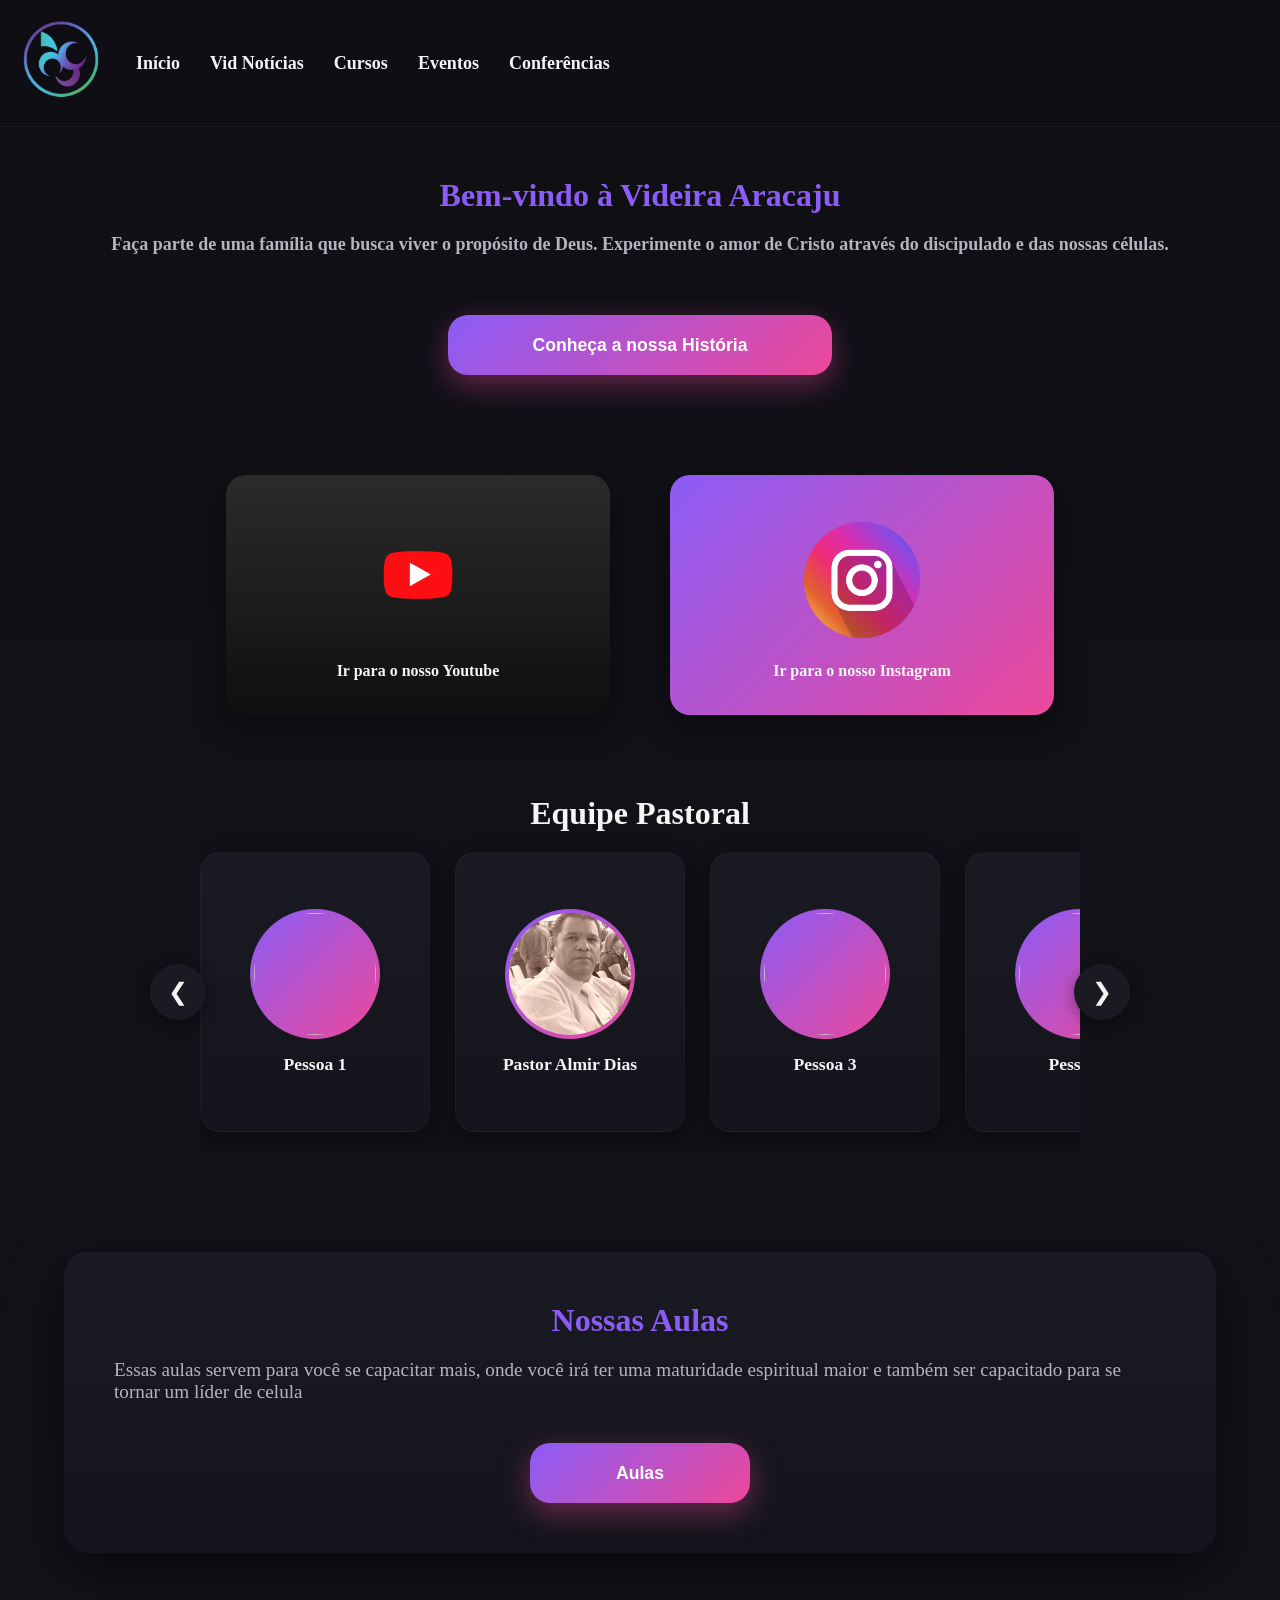
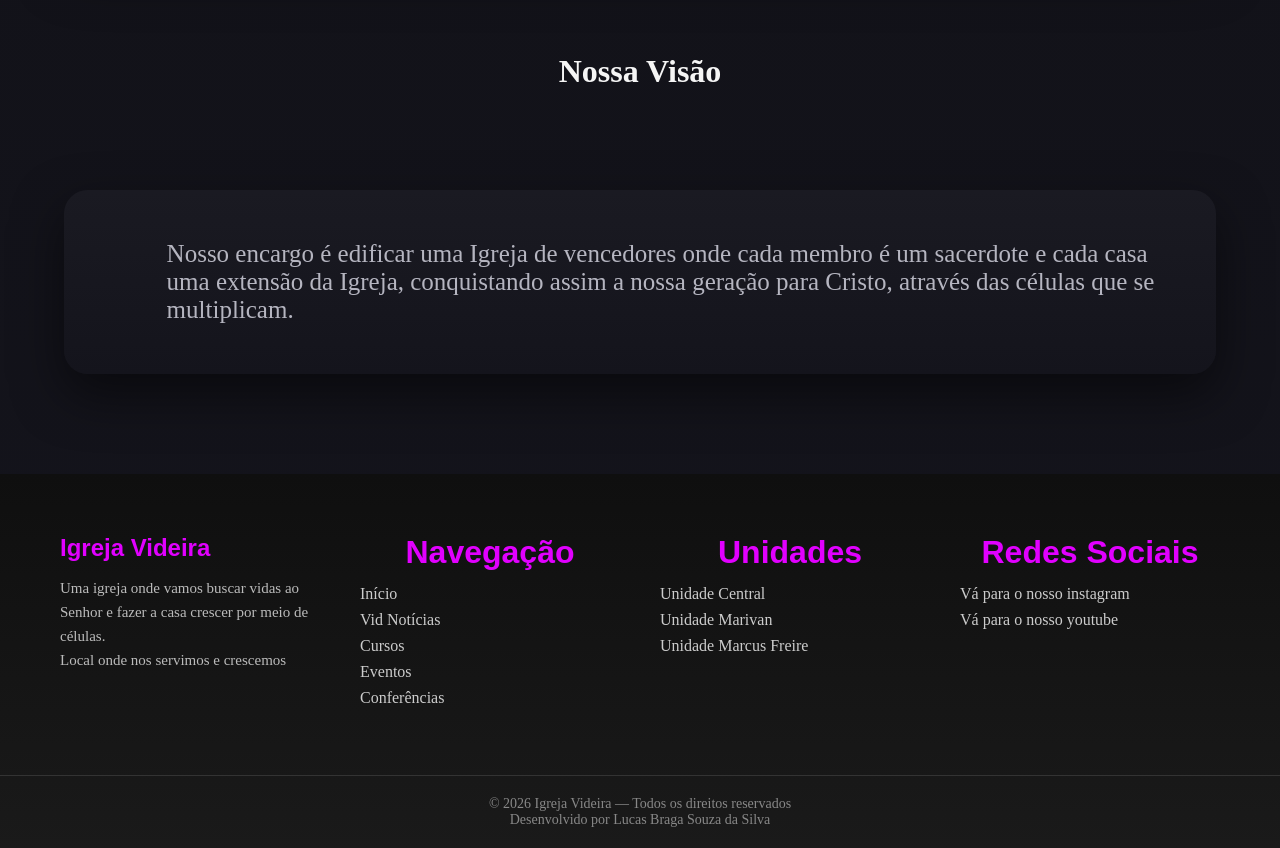
==== index.html @ a612e2f0 "Add files via upload" ====
<!DOCTYPE html>
<html lang="pt-br">

<head>
  <meta charset="UTF-8">
  <meta name="viewport" content="width=device-width, initial-scale=1.0">
  <link rel="stylesheet" href="CSS/Tela-Principal.css">
  <script src="JS/Tela-Principal.js" defer></script>
  <title>Videira Aracaju</title>
</head>

<body>
  <!-- Menu -->
  <nav>
    <div class="navbar">
      <div class="logo">
        <img src="IMG/logovid.png " alt="logo">
      </div>
      <div class="menu">
        <a href="index.html">Início</a>
        <a href="HTML/Vid-Noticias.html">Vid Notícias</a>
        <a href="HTML/Tela-Aulas.html">Cursos</a>
        <a href="HTML/Tela-Eventos.html">Eventos</a>
        <a href="HTML/Tela-Conferencia.html">Conferências</a>
      </div>
    </div>
  </nav>

  <!-- Boas Vindas! -->
  <div class="boas-vindas">
    <div class="cabecalho">
      <h1>Bem-vindo à Videira Aracaju</h1>
      <p>Faça parte de uma família que busca viver o propósito de Deus. Experimente o amor de Cristo através do
      discipulado e das nossas células.</p>
    </div>
     <div class="botoes">
      <button>Conheça a nossa História</button>
     </div>
  </div>


  <!-- Youtube e Instagram -->
  <div class="social">
    <div class="youtube">
      <img src="IMG/youtube.png" alt="logo-youtube">
      <a href="https://www.youtube.com/@VideiraAracaju" target="_blank">Ir para o nosso Youtube</a>
    </div>
    <div class="instagram">
      <img src="IMG/instagram.png" alt="logo-instagram">
      <a href="https://www.instagram.com/videiraaracaju/" target="_blank">Ir para o nosso Instagram</a>
    </div>
  </div>
  <!-- Equipe Pastoral -->
  <h3>Equipe Pastoral</h3>
  <div class="carousel-container">

    <button class="arrow left">&#10094;</button>

    <div class="carousel">
      <div class="carousel-track">

        <div class="card">
          <div class="avatar">
            <img src="img/pessoa1.jpg">
          </div>
          <p>Pessoa 1</p>
        </div>

        <div class="card">
          <div class="avatar">
            <img src="IMG/PR.ALMIR.webp">
          </div>
          <p>Pastor Almir Dias</p>
        </div>

        <div class="card">
          <div class="avatar">
            <img src="img/pessoa3.jpg">
          </div>
          <p>Pessoa 3</p>
        </div>

        <div class="card">
          <div class="avatar">
            <img src="img/pessoa4.jpg">
          </div>
          <p>Pessoa 4</p>
        </div>

        <div class="card">
          <div class="avatar">
            <img src="img/pessoa5.jpg">
          </div>
          <p>Pessoa 5</p>
        </div>

      </div>
    </div>

    <button class="arrow right">&#10095;</button>

  </div>
  <!-- Aulas -->
  <div class="aulas">
    <h3>Nossas Aulas</h3>

    <p>Essas aulas servem para você se capacitar mais, onde você irá ter uma maturidade espiritual maior
      e também ser capacitado para se tornar um líder de celula</p>
    <div class="aula-btn">
      <button>Aulas</button>
    </div>
  </div>

  <h3>Nossa Visão</h3>
  <div class="visao">
    <p>Nosso encargo é edificar uma Igreja de vencedores onde cada membro é um sacerdote e cada casa uma extensão da
      Igreja, conquistando assim a nossa geração para Cristo, através das células que se multiplicam.</p>
  </div>
  <footer>
    <div class="footer">
      <div class="footer-identidade">
        <h2>Igreja Videira</h2>
        <p>Uma igreja onde vamos buscar vidas ao Senhor e fazer a casa crescer por meio de células.</p>
        <p>Local onde nos servimos e crescemos</p>
      </div>
      <div class="footer-nav">
        <h3>Navegação</h3>
        <ul>
          <li><a href="">Início</a></li>
          <li><a href="">Vid Notícias</a></li>
          <li><a href="">Cursos</a></li>
          <li><a href="">Eventos</a></li>
          <li><a href="">Conferências</a></li>
        </ul>
      </div>
      <div class="footer-locais">
        <h3>Unidades</h3>

        <div class="local">
          <a href="https://www.google.com/maps/place/Videira/@-10.9186886,-37.070419,13z/data=!4m10!1m2!2m1!1sVideira+central+aracaju!3m6!1s0x71ab3a450180e59:0x2d25b0a9e4e8476e!8m2!3d-10.9187705!4d-37.0704315!15sChdWaWRlaXJhIGNlbnRyYWwgYXJhY2FqdVoZIhd2aWRlaXJhIGNlbnRyYWwgYXJhY2FqdZIBEnBlbnRlY29zdGFsX2NodXJjaJoBJENoZERTVWhOTUc5blMwVkpRMEZuU1VORWJHRkhVVGwzUlJBQuABAPoBBAgAEB8!16s%2Fg%2F11b64wnfz9?entry=ttu&g_ep=EgoyMDI2MDIwMS4wIKXMDSoASAFQAw%3D%3D"
            target="_blank">
            Unidade Central
          </a>
        </div>

        <div class="local">
          <a href="https://www.google.com/maps/place/Videira+-+Igreja+em+C%C3%A9lulas/@-10.9783815,-37.0972987,17z/data=!3m1!4b1!4m6!3m5!1s0x71ab1bac6af584b:0x3c98ed91b89a41d1!8m2!3d-10.9783868!4d-37.0947238!16s%2Fg%2F11c3k9syt2?entry=ttu&g_ep=EgoyMDI2MDIwMS4wIKXMDSoASAFQAw%3D%3D"
            target="_blank">
            Unidade Marivan
          </a>
        </div>

        <div class="local">
          <a href="https://www.google.com/maps/place/Videira/@-10.9135505,-37.1633112,12z/data=!4m10!1m2!2m1!1sVideira+-+Igreja+em+C%C3%A9lulas+marcus+freire!3m6!1s0x7054cf17cef96ef:0x6da80b39cb580a68!8m2!3d-10.8490734!4d-37.067093!15sCipWaWRlaXJhIC0gSWdyZWphIGVtIEPDqWx1bGFzIG1hcmN1cyBmcmVpcmVaKiIodmlkZWlyYSBpZ3JlamEgZW0gY8OpbHVsYXMgbWFyY3VzIGZyZWlyZZIBBmNodXJjaJoBJENoZERTVWhOTUc5blMwVkpRMEZuU1VScWJ6VnFhbmhuUlJBQuABAPoBBAgAEB4!16s%2Fg%2F11bw20tn01?entry=ttu&g_ep=EgoyMDI2MDIwMS4wIKXMDSoASAFQAw%3D%3D"
            target="_blank">
            Unidade Marcus Freire
          </a>
        </div>
      </div>
      <div class="footer-redes">
        <h3>Redes Sociais</h3>
        <a href="https://www.instagram.com/videiraaracaju/" target="_blank">Vá para o nosso instagram</a>
        <a href="https://www.youtube.com/@VideiraAracaju" target="_blank">Vá para o nosso youtube</a>
      </div>
    </div>
    <div class="footer-copy">
      <p>© 2026 Igreja Videira — Todos os direitos reservados</p>
      <p>Desenvolvido por Lucas Braga Souza da Silva</p>
    </div>
  </footer>
</body>

</html>
---- CSS/Tela-Principal.css ----
:root {

    --bg-dark: #0f0f14;
    --bg-dark-2: #14141c;
    --card-dark: #1a1a22;
    --footer-bg-1: #0f0f0f;
    --footer-bg-2: #1a1a1a;


    --purple-main: #8b5cf6;
    --pink-accent: #ec4899;
    --footer-accent-1: #e100ff;
    --footer-accent-2: #00b3ff;
    --footer-accent-3: #ff0055;


    --text-light: #f5f5f5;
    --text-muted: #b5b5c0;
    --text-footer: #ccc;
}

@import url('https://fonts.googleapis.com/css2?family=Poppins:wght@300;400;600;700&display=swap');

* {
    margin: 0;
    padding: 0;
    box-sizing: border-box;
}

body {
    min-height: 100vh;
    background: linear-gradient(180deg, var(--bg-dark), var(--bg-dark-2));
    color: var(--text-light);
}

h3 {
    text-align: center;
    margin-top: 80px;
    font-size: 2rem;
    color: var(--text-light);
}

nav {
    background: rgba(15, 15, 20, 0.85);
    backdrop-filter: blur(10px);
    border-bottom: 1px solid rgba(255, 255, 255, 0.05);
    padding: 16px 0;
    margin-bottom: 50px;
}

.navbar {
    display: flex;
    align-items: center;
    padding-left: 16px;
    gap: 30px;
}

.logo img {
    width: 90px;
}

.menu {
    display: flex;
    gap: 30px;
}

.menu a {
    position: relative;
    font-size: 18px;
    font-weight: 600;
    color: var(--text-light);
    text-decoration: none;
    cursor: pointer;
}

.menu a::after {
    content: "";
    position: absolute;
    left: 0;
    bottom: -6px;
    width: 0;
    height: 2px;
    background: linear-gradient(90deg, var(--purple-main), var(--pink-accent));
    transition: width 0.3s;
}

.menu a:hover::after {
    width: 100%;
}

/* Seção de Boa Vindas! */
.boas-vindas {
    width: 100%;
    height: auto;
    display: flex;
    flex-direction: column;
    justify-content: center;
    align-items: center;
    margin-bottom: 100px;
    gap: 60px;
}

.cabecalho {
    display: flex;
    flex-direction: column;
    gap: 20px;
}

.cabecalho h1 {
    color: var(--purple-main);
    text-align: center;
}

.cabecalho p {
    color: var(--text-muted);
    font-size: large;
    font-weight: 700;
    text-align: center;
}

.botoes {
    display: flex;
    justify-content: center;
    align-items: center;
    width: 100%;
}

.botoes button {
    width: 30%;
    height: 60px;
    font-size: 1.1rem;
    font-weight: 700;
    color: white;
    border: none;
    border-radius: 20px;
    cursor: pointer;
    background: linear-gradient(135deg, var(--purple-main), var(--pink-accent));
    box-shadow: 0 10px 30px rgba(236, 72, 153, 0.4);
    transition: 0.3s;
}

.botoes button:hover {
    transform: translateY(-4px);
    box-shadow: 0 15px 40px rgba(236, 72, 153, 0.6);
}


.aulas,
.visao {
    width: 90%;
    margin: 100px auto;
    background: linear-gradient(180deg, var(--card-dark), var(--bg-dark-2));
    border-radius: 24px;
    padding: 50px;
    box-shadow: 0 20px 50px rgba(0, 0, 0, 0.5);
}

.aulas h3 {
    color: var(--purple-main);
    margin-top: 0;
}

.aulas p {
    margin-top: 20px;
    font-size: 1.2rem;
    color: var(--text-muted);
}

.visao p {
    color: var(--text-muted);
    font-size: 25px;
    margin-left: 5%;
}

.social {
    display: flex;
    justify-content: center;
    gap: 60px;
    margin-top: 80px;
}

.youtube,
.instagram {
    width: 30%;
    min-height: 240px;
    border-radius: 20px;
    display: flex;
    flex-direction: column;
    justify-content: center;
    align-items: center;
    box-shadow: 0 10px 30px rgba(0, 0, 0, 0.4);
}

.youtube {
    background: linear-gradient(180deg, #2b2b2b, #0f0f0f);
}

.instagram {
    background: linear-gradient(135deg, var(--purple-main), var(--pink-accent));
}

.youtube img,
.instagram img {
    width: 140px;
}

.youtube a,
.instagram a {
    margin-top: 12px;
    color: var(--text-light);
    text-decoration: none;
    font-weight: 600;
}

/* =========================================
   SEÇÃO: EQUIPE PASTORAL (CARROSSEL)
   ========================================= */

/* Ajuste específico para o título da seção */
h3.equipe-titulo {
    text-align: center;
    margin-top: 100px;
    /* Aumentei um pouco o espaço superior */
    margin-bottom: 20px;
    /* Espaço até o carrossel */
    font-size: 2.2rem;
    color: var(--text-light);
}

/* 1. Contêiner Principal: Controla a largura na página e o espaço das setas */
.carousel-container {
    position: relative;
    width: 90%;
    max-width: 1000px;
    /* Aumentei um pouco para mostrar mais pastores em telas grandes */
    margin: 0 auto 80px auto;
    /* Centralizado, espaço inferior */
    padding: 0 60px;
    /* Importante! Cria espaço SEGURO dentro para as setas */
}

/* 2. Visualizador (Viewport): Recorta o conteúdo que transborda */
.carousel {
    width: 100%;
    overflow: hidden;
    /* Esconde os cards que saem da área visível */
    padding: 20px 0;
    /* Espaço superior/inferior para o efeito de hover não cortar o card */
}

/* 3. A Trilha (Track): A lista longa que desliza */
.carousel-track {
    display: flex;
    align-items: center;
    /* Centraliza os cards verticalmente */
    gap: 25px;
    /* Espaço uniforme entre os cartões */
    transition: transform 0.4s ease-in-out;
    /* Transição suave */
}

/* =========================================
   AS SETAS (BOTÕES)
   ========================================= */
.arrow {
    position: absolute;
    top: 50%;
    /* Centraliza verticalmente no meio da trilha */
    transform: translateY(-50%);
    /* Ajuste fino da centralização vertical */
    background: var(--card-dark);
    color: var(--text-light);
    border: none;
    font-size: 24px;
    cursor: pointer;
    padding: 14px 18px;
    /* Optimized padding */
    border-radius: 50%;
    z-index: 10;
    /* Garante que fique acima dos cards */
    box-shadow: 0 4px 15px rgba(0, 0, 0, 0.4);
    transition: all 0.3s ease;
}

.arrow:hover {
    background: var(--purple-main);
    /* Cor de destaque ao passar o mouse */
    transform: translateY(-50%) scale(1.1);
    /* Efeito de pulso leve */
}

/* Posiciona as setas DENTRO do padding do contêiner principal */
.arrow.left {
    left: 10px;
}

.arrow.right {
    right: 10px;
}

/* =========================================
   OS CARTÕES (CARDS)
   ========================================= */
.card {
    /* CORREÇÃO CHAVE: flex-grow:0, flex-shrink:0, flex-basis:230px */
    flex: 0 0 230px;
    /* Garante que os cards NUNCA diminuam e tenham 230px de largura */

    height: 280px;
    /* Altura fixa para consistência */
    background: linear-gradient(180deg, var(--card-dark), var(--bg-dark-2));
    border-radius: 20px;
    padding: 25px;
    display: flex;
    flex-direction: column;
    align-items: center;
    justify-content: center;
    border: 1px solid rgba(255, 255, 255, 0.03);
    box-shadow: 0 10px 25px rgba(0, 0, 0, 0.4);
    transition: all 0.3s ease;
}

/* Mantendo seus excelentes efeitos de hover */
.card:hover {
    transform: translateY(-8px);
    /* Sobe um pouco mais */
    box-shadow: 0 0 0 2px var(--purple-main),
        0 20px 40px rgba(139, 92, 246, 0.3);
}

.avatar {
    width: 130px;
    /* Um pouco maior */
    height: 130px;
    border-radius: 50%;
    padding: 4px;
    background: linear-gradient(135deg, var(--purple-main), var(--pink-accent));
    overflow: hidden;
    display: flex;
    align-items: center;
    justify-content: center;
    margin-bottom: 15px;
}

.avatar img {
    width: 100%;
    height: 100%;
    border-radius: 50%;
    object-fit: cover;
}

.card p {
    font-weight: 600;
    font-size: 1.1rem;
    color: var(--text-light);
    text-align: center;
}

.aula-btn {
    display: flex;
    justify-content: center;
    margin-top: 40px;
}

.aula-btn button {
    width: 220px;
    height: 60px;
    font-size: 1.1rem;
    font-weight: 700;
    color: white;
    border: none;
    border-radius: 20px;
    cursor: pointer;
    background: linear-gradient(135deg, var(--purple-main), var(--pink-accent));
    box-shadow: 0 10px 30px rgba(236, 72, 153, 0.4);
    transition: 0.3s;
}

.aula-btn button:hover {
    transform: translateY(-4px);
    box-shadow: 0 15px 40px rgba(236, 72, 153, 0.6);
}

footer {
    background: linear-gradient(180deg, var(--footer-bg-1), var(--footer-bg-2));
    color: var(--text-footer);
    margin-top: 100px;
}

.footer {
    max-width: 1200px;
    margin: 0 auto;
    padding: 60px 20px;
    display: flex;
    flex-wrap: wrap;
    gap: 40px;
}

.footer-identidade,
.footer-nav,
.footer-locais,
.footer-redes {
    flex: 1;
    min-width: 220px;
}

.footer h2,
.footer h3 {
    color: var(--footer-accent-1);
    margin-bottom: 14px;
    margin-top: 0;
    font-family: Arial, Helvetica, sans-serif;
}

.footer-identidade p {
    font-size: 15px;
    line-height: 1.6;
    color: #bbb;
}

.footer-nav ul {
    list-style: none;
    padding: 0;
}

.footer-nav li,
.footer-locais .local,
.footer-redes a {
    margin-bottom: 8px;
}

.footer-nav a,
.footer-locais a,
.footer-redes a {
    text-decoration: none;
    color: var(--text-footer);
    transition: color 0.3s ease;
    display: block;
}

.footer-nav a:hover {
    color: var(--footer-accent-1);
}

.footer-locais a:hover {
    color: var(--footer-accent-2);
}

.footer-redes a:hover {
    color: var(--footer-accent-3);
}

.footer-copy {
    border-top: 1px solid #333;
    padding: 20px;
    text-align: center;
    font-size: 14px;
    color: #888;
}


/* Deixar responsivo */
@media (max-width: 768px) {

    /* --- Base --- */
    body {
        padding-bottom: 60px;
    }

    h3 {
        font-size: 1.4rem;
        margin-top: 35px;
    }

    /* --- Topo e Menu App --- */
    .navbar {
        padding: 8px 0;
        justify-content: center;
        gap: 0;
    }

    .logo img {
        width: 65px;
        margin-bottom: 30px;
    }

    .menu {
        position: fixed;
        bottom: 0;
        left: 0;
        width: 100%;
        height: 50px;
        background: rgba(15, 15, 20, 0.95);
        backdrop-filter: blur(10px);
        border-top: 1px solid rgba(255, 255, 255, 0.05);
        flex-direction: row;
        justify-content: space-around;
        align-items: center;
        gap: 0;
        z-index: 1000;
        padding: 0 3px;
    }

    .menu a {
        font-size: 9px;
        text-align: center;
        padding: 6px 1px;
    }

    .menu a::after {
        display: none;
    }

    /* --- Seção de Boas-Vindas --- */
    .boas-vindas {
        margin-bottom: 35px;
        gap: 15px;
        padding: 0 10px;
    }

    .cabecalho h1 {
        font-size: 1.6rem;
    }

    .cabecalho p {
        font-size: 0.85rem;
    }

    .botoes {
        flex-direction: column;
        gap: 8px;
    }

    .botoes button,
    .aula-btn button {
        width: 100%;
        max-width: 260px;
        height: 45px;
        font-size: 0.9rem;
    }

    /* --- Seções Aulas e Visão --- */
    .aulas,
    .visao {
        width: 96%;
        margin: 25px auto;
        padding: 15px 10px;
    }

    .aulas p {
        font-size: 0.9rem;
        margin-top: 8px;
    }

    .visao p {
        font-size: 0.95rem;
    }

    /* --- Redes Sociais --- */
    .social {
        flex-direction: column;
        gap: 12px;
        align-items: center;
        margin-top: 25px;
    }

    .youtube,
    .instagram {
        width: 100%;
        max-width: 300px;
        min-height: 120px;
    }

    .youtube img,
    .instagram img {
        width: 60px;
    }

    .youtube a,
    .instagram a {
        font-size: 0.8rem;
        margin-top: 8px;
    }

    /* --- Carrossel (Equipe Pastoral) --- */
    h3.equipe-titulo {
        margin-top: 35px;
        margin-bottom: 8px;
    }

    .carousel-track {
        padding: 10px;
    }

    .carousel-container {
        width: 50%;
        padding: 0 25px;
        margin: 0 auto 25px auto;
        /* Centralização garantida aqui! */
    }

    .card {
        flex: 0 0 100%;
        height: 180px;
        padding: 10px;
    }

    .avatar {
        width: 70px;
        height: 70px;
        margin-bottom: 8px;
        padding: 2px;
    }

    .card p {
        font-size: 0.9rem;
    }

    .arrow {
        width: 25px;
        height: 25px;
        font-size: 12px;
        padding: 0;
        display: flex;
        justify-content: center;
        align-items: center;
    }

    .arrow.left {
        left: 0;
    }

    .arrow.right {
        right: 0;
    }

    /* --- Footer --- */
    footer {
        margin-top: 35px;
    }

    .footer {
        flex-direction: column;
        text-align: center;
        padding: 25px 10px;
        gap: 20px;
    }

    .footer h2,
    .footer h3 {
        font-size: 1.1rem;
        margin-bottom: 6px;
    }

    .footer-identidade p,
    .footer-copy {
        font-size: 11px;
    }

    .footer-nav a,
    .footer-locais a,
    .footer-redes a {
        font-size: 0.85rem;
        margin-bottom: 5px;
    }
}
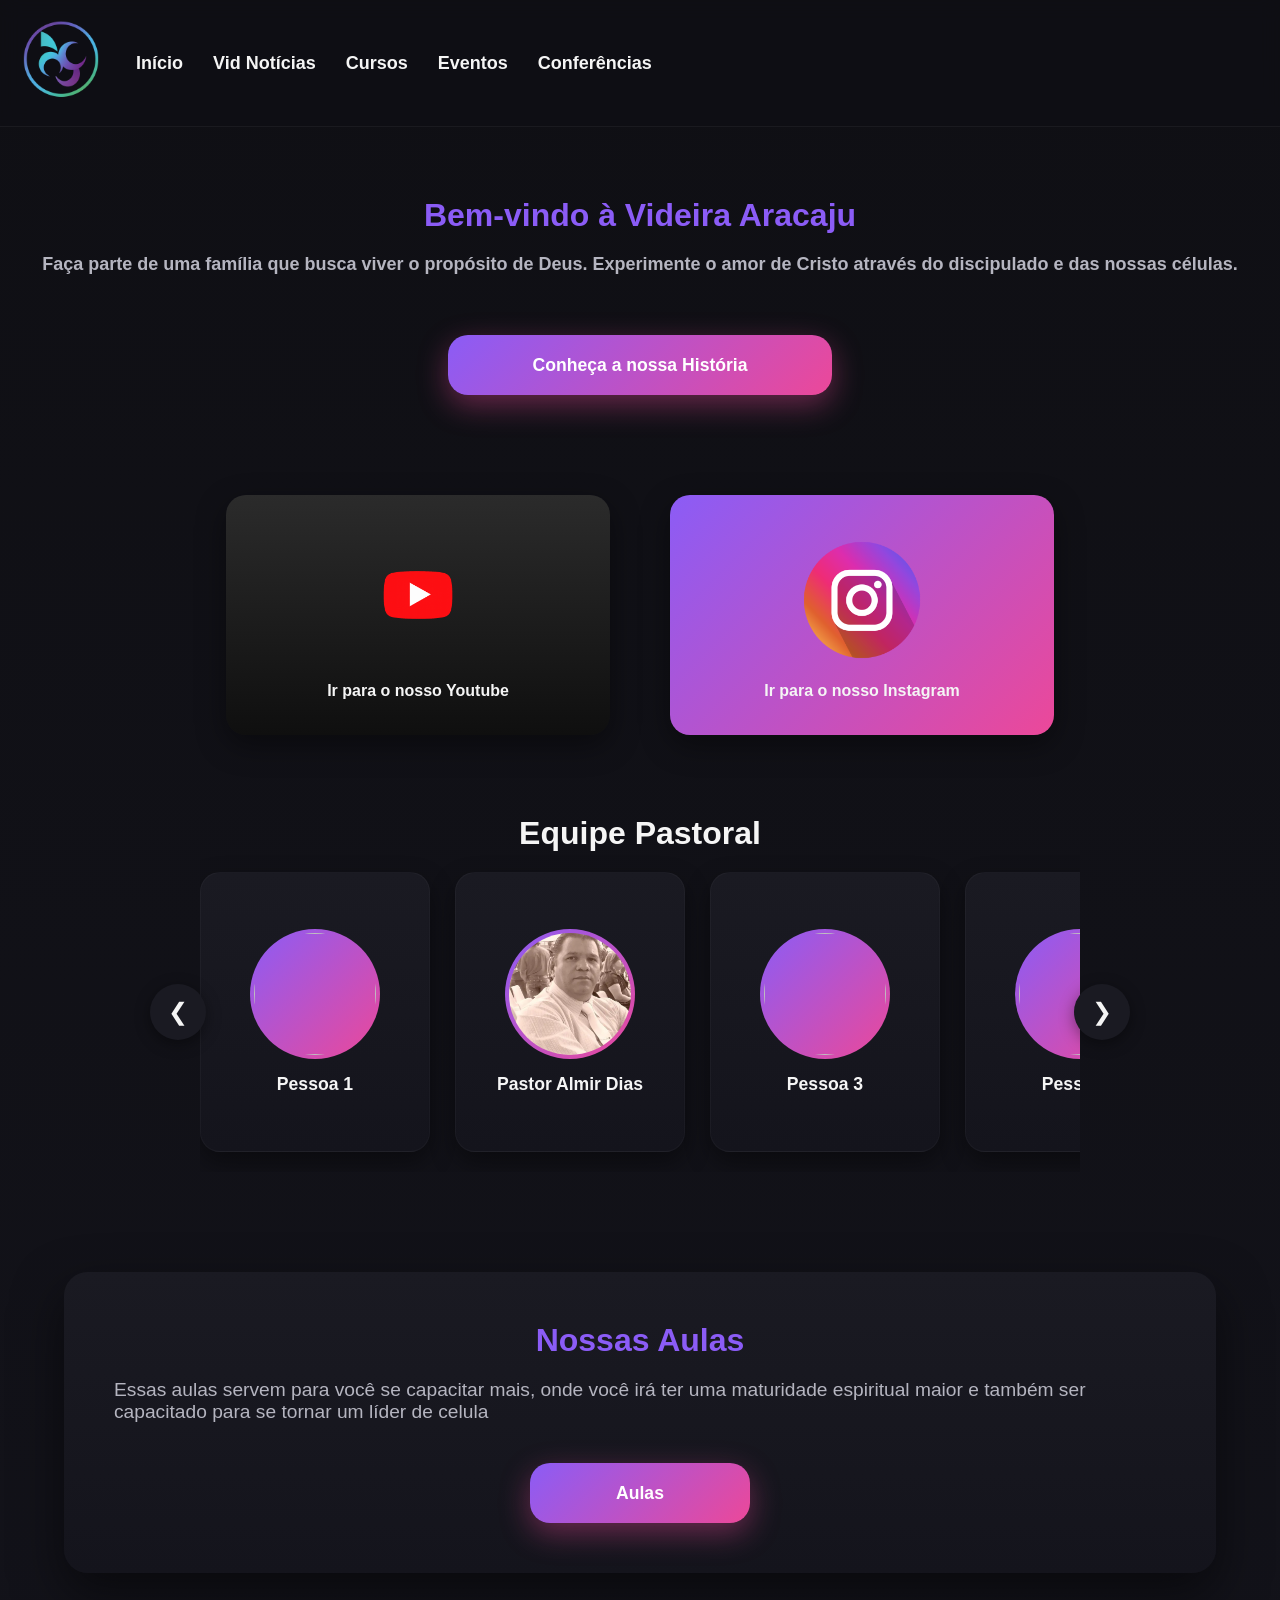
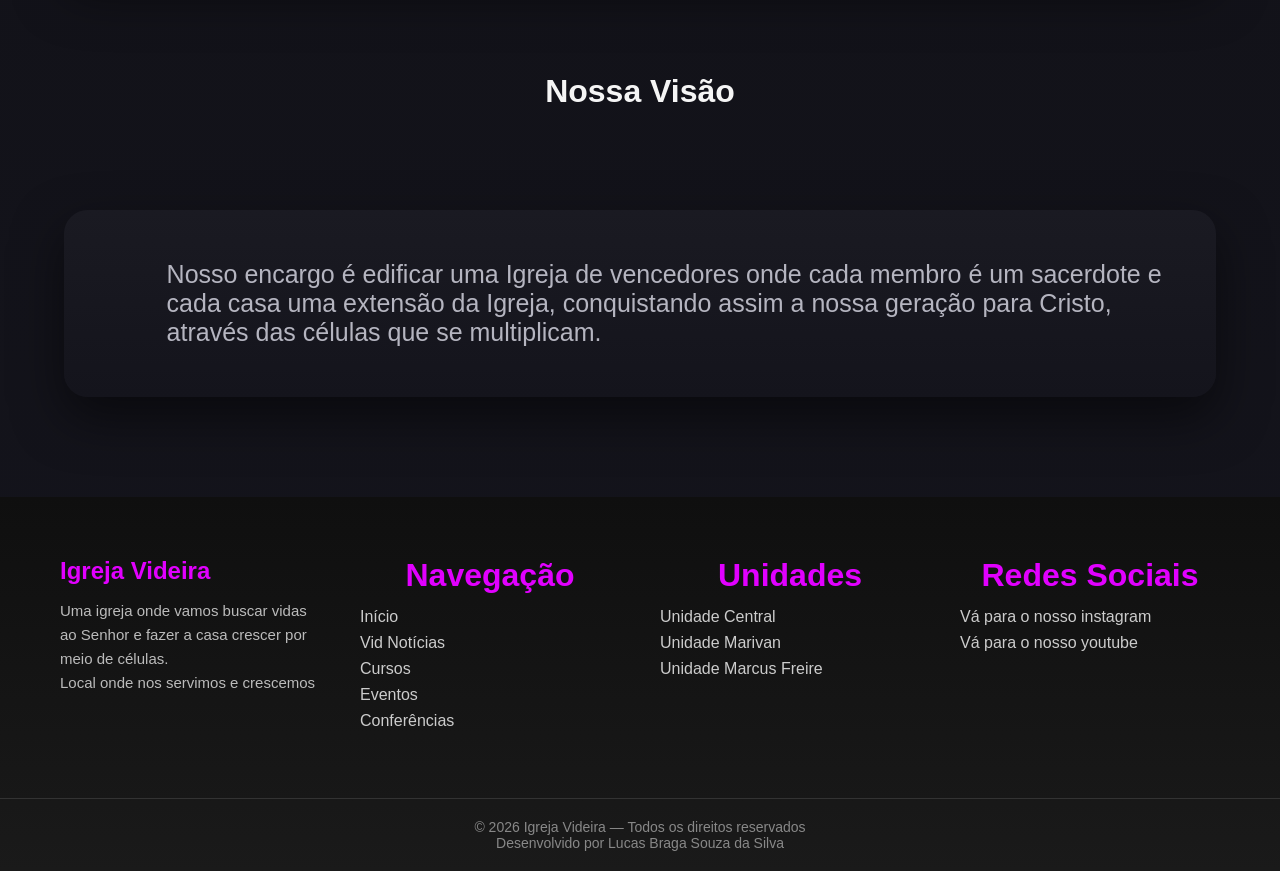
==== commit 72566952: "Add files via upload" ====
--- a/index.html
+++ b/index.html
@@ -4,6 +4,7 @@
 <head>
   <meta charset="UTF-8">
   <meta name="viewport" content="width=device-width, initial-scale=1.0">
+  <link rel="stylesheet" href="CSS/footermenu.css">
   <link rel="stylesheet" href="CSS/Tela-Principal.css">
   <script src="JS/Tela-Principal.js" defer></script>
   <title>Videira Aracaju</title>
--- a/CSS/footermenu.css
+++ b/CSS/footermenu.css
@@ -0,0 +1,154 @@
+:root {
+
+    --bg-dark: #0f0f14;
+    --bg-dark-2: #14141c;
+    --card-dark: #1a1a22;
+    --footer-bg-1: #0f0f0f;
+    --footer-bg-2: #1a1a1a;
+
+
+    --purple-main: #8b5cf6;
+    --pink-accent: #ec4899;
+    --footer-accent-1: #e100ff;
+    --footer-accent-2: #00b3ff;
+    --footer-accent-3: #ff0055;
+
+
+    --text-light: #f5f5f5;
+    --text-muted: #b5b5c0;
+    --text-footer: #ccc;
+}
+
+* {
+    margin: 0;
+    padding: 0;
+    box-sizing: border-box;
+}
+
+/* Menu */
+nav {
+    background: rgba(15, 15, 20, 0.85);
+    backdrop-filter: blur(10px);
+    border-bottom: 1px solid rgba(255, 255, 255, 0.05);
+    padding: 16px 0;
+    margin-bottom: 70px;
+}
+
+.navbar {
+    display: flex;
+    align-items: center;
+    padding-left: 16px;
+    gap: 30px;
+}
+
+.logo img {
+    width: 90px;
+}
+
+.menu {
+    display: flex;
+    gap: 30px;
+}
+
+.menu a {
+    position: relative;
+    font-size: 18px;
+    font-weight: 600;
+    color: var(--text-light);
+    text-decoration: none;
+    cursor: pointer;
+}
+
+.menu a::after {
+    content: "";
+    position: absolute;
+    left: 0;
+    bottom: -6px;
+    width: 0;
+    height: 2px;
+    background: linear-gradient(90deg, var(--purple-main), var(--pink-accent));
+    transition: width 0.3s;
+}
+
+.menu a:hover::after {
+    width: 100%;
+}
+
+/* Rodapé */
+/* Roda-pé */
+footer {
+    background: linear-gradient(180deg, var(--footer-bg-1), var(--footer-bg-2));
+    color: var(--text-footer);
+    margin-top: 100px;
+}
+
+.footer {
+    max-width: 1200px;
+    margin: 0 auto;
+    padding: 60px 20px;
+    display: flex;
+    flex-wrap: wrap;
+    gap: 40px;
+}
+
+.footer-identidade,
+.footer-nav,
+.footer-locais,
+.footer-redes {
+    flex: 1;
+    min-width: 220px;
+}
+
+.footer h2,
+.footer h3 {
+    color: var(--footer-accent-1);
+    margin-bottom: 14px;
+    margin-top: 0;
+    font-family: Arial, Helvetica, sans-serif;
+}
+
+.footer-identidade p {
+    font-size: 15px;
+    line-height: 1.6;
+    color: #bbb;
+}
+
+.footer-nav ul {
+    list-style: none;
+    padding: 0;
+}
+
+.footer-nav li,
+.footer-locais .local,
+.footer-redes a {
+    margin-bottom: 8px;
+}
+
+.footer-nav a,
+.footer-locais a,
+.footer-redes a {
+    text-decoration: none;
+    color: var(--text-footer);
+    transition: color 0.3s ease;
+    display: block;
+}
+
+.footer-nav a:hover {
+    color: var(--footer-accent-1);
+}
+
+.footer-locais a:hover {
+    color: var(--footer-accent-2);
+}
+
+.footer-redes a:hover {
+    color: var(--footer-accent-3);
+}
+
+.footer-copy {
+    border-top: 1px solid #333;
+    padding: 20px;
+    text-align: center;
+    font-size: 14px;
+    color: #888;
+}
--- a/CSS/Tela-Principal.css
+++ b/CSS/Tela-Principal.css
@@ -19,8 +19,6 @@
     --text-footer: #ccc;
 }
 
-@import url('https://fonts.googleapis.com/css2?family=Poppins:wght@300;400;600;700&display=swap');
-
 * {
     margin: 0;
     padding: 0;
@@ -31,6 +29,7 @@
     min-height: 100vh;
     background: linear-gradient(180deg, var(--bg-dark), var(--bg-dark-2));
     color: var(--text-light);
+    font-family: Arial, Helvetica, sans-serif;
 }
 
 h3 {
@@ -38,54 +37,6 @@
     margin-top: 80px;
     font-size: 2rem;
     color: var(--text-light);
-}
-
-nav {
-    background: rgba(15, 15, 20, 0.85);
-    backdrop-filter: blur(10px);
-    border-bottom: 1px solid rgba(255, 255, 255, 0.05);
-    padding: 16px 0;
-    margin-bottom: 50px;
-}
-
-.navbar {
-    display: flex;
-    align-items: center;
-    padding-left: 16px;
-    gap: 30px;
-}
-
-.logo img {
-    width: 90px;
-}
-
-.menu {
-    display: flex;
-    gap: 30px;
-}
-
-.menu a {
-    position: relative;
-    font-size: 18px;
-    font-weight: 600;
-    color: var(--text-light);
-    text-decoration: none;
-    cursor: pointer;
-}
-
-.menu a::after {
-    content: "";
-    position: absolute;
-    left: 0;
-    bottom: -6px;
-    width: 0;
-    height: 2px;
-    background: linear-gradient(90deg, var(--purple-main), var(--pink-accent));
-    transition: width 0.3s;
-}
-
-.menu a:hover::after {
-    width: 100%;
 }
 
 /* Seção de Boa Vindas! */
@@ -211,10 +162,6 @@
     text-decoration: none;
     font-weight: 600;
 }
-
-/* =========================================
-   SEÇÃO: EQUIPE PASTORAL (CARROSSEL)
-   ========================================= */
 
 /* Ajuste específico para o título da seção */
 h3.equipe-titulo {
@@ -381,84 +328,6 @@
     box-shadow: 0 15px 40px rgba(236, 72, 153, 0.6);
 }
 
-footer {
-    background: linear-gradient(180deg, var(--footer-bg-1), var(--footer-bg-2));
-    color: var(--text-footer);
-    margin-top: 100px;
-}
-
-.footer {
-    max-width: 1200px;
-    margin: 0 auto;
-    padding: 60px 20px;
-    display: flex;
-    flex-wrap: wrap;
-    gap: 40px;
-}
-
-.footer-identidade,
-.footer-nav,
-.footer-locais,
-.footer-redes {
-    flex: 1;
-    min-width: 220px;
-}
-
-.footer h2,
-.footer h3 {
-    color: var(--footer-accent-1);
-    margin-bottom: 14px;
-    margin-top: 0;
-    font-family: Arial, Helvetica, sans-serif;
-}
-
-.footer-identidade p {
-    font-size: 15px;
-    line-height: 1.6;
-    color: #bbb;
-}
-
-.footer-nav ul {
-    list-style: none;
-    padding: 0;
-}
-
-.footer-nav li,
-.footer-locais .local,
-.footer-redes a {
-    margin-bottom: 8px;
-}
-
-.footer-nav a,
-.footer-locais a,
-.footer-redes a {
-    text-decoration: none;
-    color: var(--text-footer);
-    transition: color 0.3s ease;
-    display: block;
-}
-
-.footer-nav a:hover {
-    color: var(--footer-accent-1);
-}
-
-.footer-locais a:hover {
-    color: var(--footer-accent-2);
-}
-
-.footer-redes a:hover {
-    color: var(--footer-accent-3);
-}
-
-.footer-copy {
-    border-top: 1px solid #333;
-    padding: 20px;
-    text-align: center;
-    font-size: 14px;
-    color: #888;
-}
-
-
 /* Deixar responsivo */
 @media (max-width: 768px) {
 
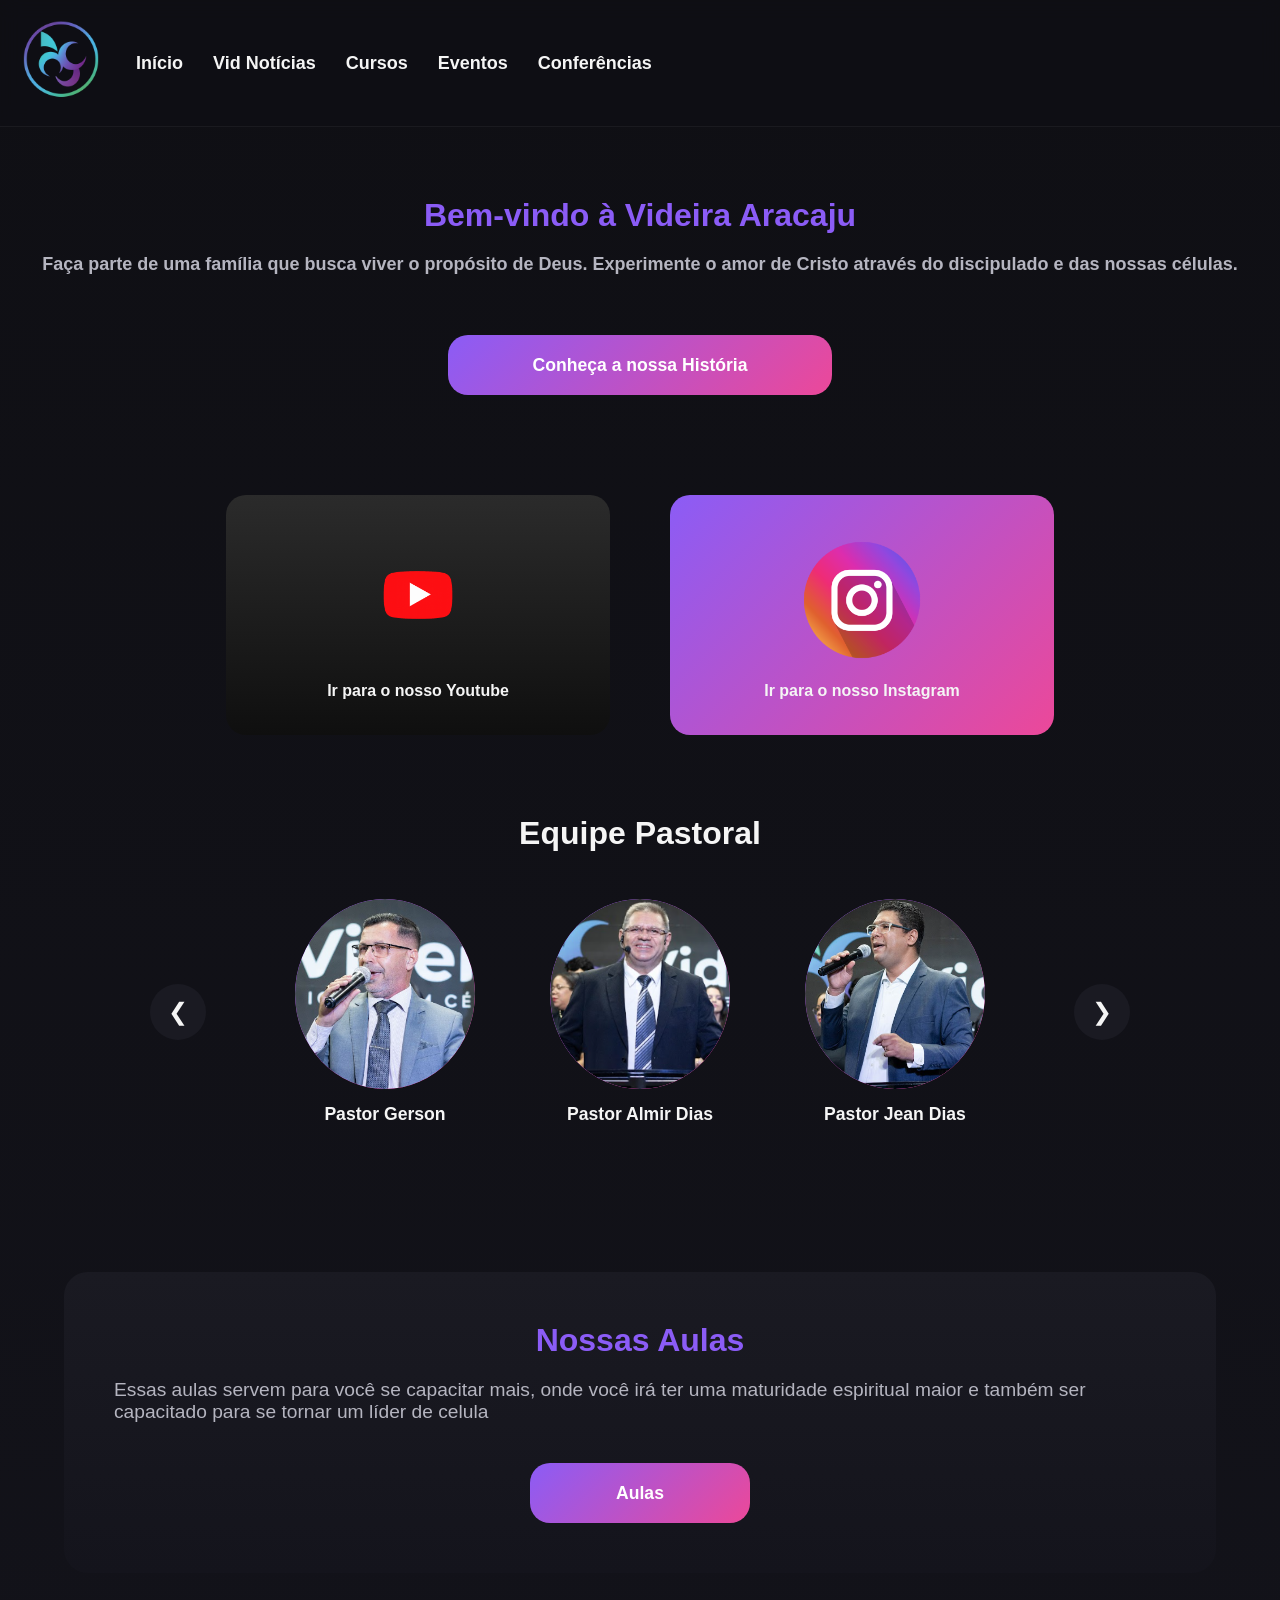
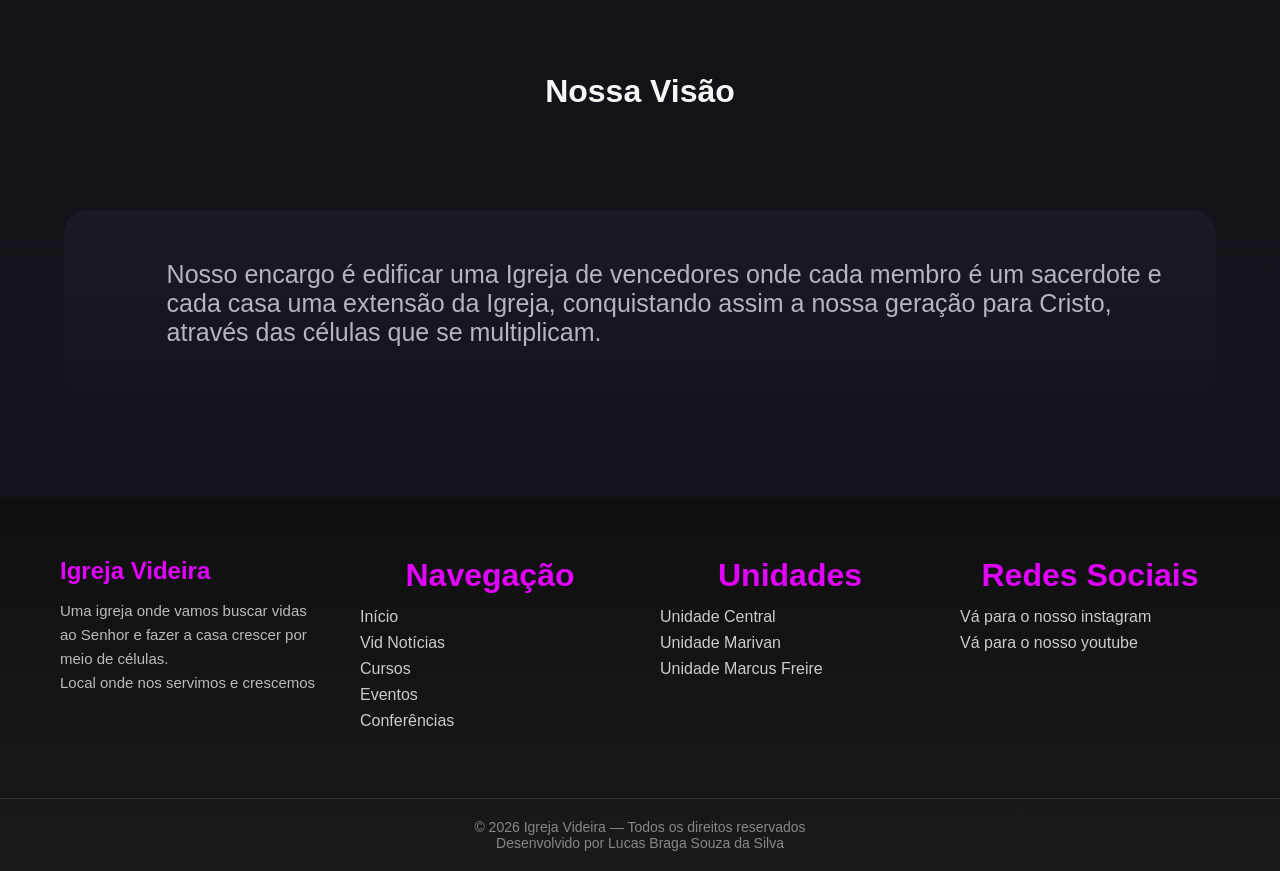
==== commit 339b2f5d: "Modificando alguns fatores nos arquivos e adicionando arquivos" ====
--- a/index.html
+++ b/index.html
@@ -7,27 +7,15 @@
   <link rel="stylesheet" href="CSS/footermenu.css">
   <link rel="stylesheet" href="CSS/Tela-Principal.css">
   <script src="JS/Tela-Principal.js" defer></script>
+  <script src="JS/gerarFooterEMenuEspecifico.js" defer></script>
   <title>Videira Aracaju</title>
 </head>
 
 <body>
   <!-- Menu -->
   <nav>
-    <div class="navbar">
-      <div class="logo">
-        <img src="IMG/logovid.png " alt="logo">
-      </div>
-      <div class="menu">
-        <a href="index.html">Início</a>
-        <a href="HTML/Vid-Noticias.html">Vid Notícias</a>
-        <a href="HTML/Tela-Aulas.html">Cursos</a>
-        <a href="HTML/Tela-Eventos.html">Eventos</a>
-        <a href="HTML/Tela-Conferencia.html">Conferências</a>
-      </div>
-    </div>
   </nav>
 
-  <!-- Boas Vindas! -->
   <div class="boas-vindas">
     <div class="cabecalho">
       <h1>Bem-vindo à Videira Aracaju</h1>
@@ -40,7 +28,6 @@
   </div>
 
 
-  <!-- Youtube e Instagram -->
   <div class="social">
     <div class="youtube">
       <img src="IMG/youtube.png" alt="logo-youtube">
@@ -51,56 +38,19 @@
       <a href="https://www.instagram.com/videiraaracaju/" target="_blank">Ir para o nosso Instagram</a>
     </div>
   </div>
-  <!-- Equipe Pastoral -->
+
+
   <h3>Equipe Pastoral</h3>
   <div class="carousel-container">
-
     <button class="arrow left">&#10094;</button>
 
     <div class="carousel">
-      <div class="carousel-track">
-
-        <div class="card">
-          <div class="avatar">
-            <img src="img/pessoa1.jpg">
-          </div>
-          <p>Pessoa 1</p>
-        </div>
-
-        <div class="card">
-          <div class="avatar">
-            <img src="IMG/PR.ALMIR.webp">
-          </div>
-          <p>Pastor Almir Dias</p>
-        </div>
-
-        <div class="card">
-          <div class="avatar">
-            <img src="img/pessoa3.jpg">
-          </div>
-          <p>Pessoa 3</p>
-        </div>
-
-        <div class="card">
-          <div class="avatar">
-            <img src="img/pessoa4.jpg">
-          </div>
-          <p>Pessoa 4</p>
-        </div>
-
-        <div class="card">
-          <div class="avatar">
-            <img src="img/pessoa5.jpg">
-          </div>
-          <p>Pessoa 5</p>
-        </div>
-
-      </div>
+        <div class="carousel-track">
+            </div>
     </div>
 
     <button class="arrow right">&#10095;</button>
-
-  </div>
+</div>
   <!-- Aulas -->
   <div class="aulas">
     <h3>Nossas Aulas</h3>
@@ -118,57 +68,6 @@
       Igreja, conquistando assim a nossa geração para Cristo, através das células que se multiplicam.</p>
   </div>
   <footer>
-    <div class="footer">
-      <div class="footer-identidade">
-        <h2>Igreja Videira</h2>
-        <p>Uma igreja onde vamos buscar vidas ao Senhor e fazer a casa crescer por meio de células.</p>
-        <p>Local onde nos servimos e crescemos</p>
-      </div>
-      <div class="footer-nav">
-        <h3>Navegação</h3>
-        <ul>
-          <li><a href="">Início</a></li>
-          <li><a href="">Vid Notícias</a></li>
-          <li><a href="">Cursos</a></li>
-          <li><a href="">Eventos</a></li>
-          <li><a href="">Conferências</a></li>
-        </ul>
-      </div>
-      <div class="footer-locais">
-        <h3>Unidades</h3>
-
-        <div class="local">
-          <a href="https://www.google.com/maps/place/Videira/@-10.9186886,-37.070419,13z/data=!4m10!1m2!2m1!1sVideira+central+aracaju!3m6!1s0x71ab3a450180e59:0x2d25b0a9e4e8476e!8m2!3d-10.9187705!4d-37.0704315!15sChdWaWRlaXJhIGNlbnRyYWwgYXJhY2FqdVoZIhd2aWRlaXJhIGNlbnRyYWwgYXJhY2FqdZIBEnBlbnRlY29zdGFsX2NodXJjaJoBJENoZERTVWhOTUc5blMwVkpRMEZuU1VORWJHRkhVVGwzUlJBQuABAPoBBAgAEB8!16s%2Fg%2F11b64wnfz9?entry=ttu&g_ep=EgoyMDI2MDIwMS4wIKXMDSoASAFQAw%3D%3D"
-            target="_blank">
-            Unidade Central
-          </a>
-        </div>
-
-        <div class="local">
-          <a href="https://www.google.com/maps/place/Videira+-+Igreja+em+C%C3%A9lulas/@-10.9783815,-37.0972987,17z/data=!3m1!4b1!4m6!3m5!1s0x71ab1bac6af584b:0x3c98ed91b89a41d1!8m2!3d-10.9783868!4d-37.0947238!16s%2Fg%2F11c3k9syt2?entry=ttu&g_ep=EgoyMDI2MDIwMS4wIKXMDSoASAFQAw%3D%3D"
-            target="_blank">
-            Unidade Marivan
-          </a>
-        </div>
-
-        <div class="local">
-          <a href="https://www.google.com/maps/place/Videira/@-10.9135505,-37.1633112,12z/data=!4m10!1m2!2m1!1sVideira+-+Igreja+em+C%C3%A9lulas+marcus+freire!3m6!1s0x7054cf17cef96ef:0x6da80b39cb580a68!8m2!3d-10.8490734!4d-37.067093!15sCipWaWRlaXJhIC0gSWdyZWphIGVtIEPDqWx1bGFzIG1hcmN1cyBmcmVpcmVaKiIodmlkZWlyYSBpZ3JlamEgZW0gY8OpbHVsYXMgbWFyY3VzIGZyZWlyZZIBBmNodXJjaJoBJENoZERTVWhOTUc5blMwVkpRMEZuU1VScWJ6VnFhbmhuUlJBQuABAPoBBAgAEB4!16s%2Fg%2F11bw20tn01?entry=ttu&g_ep=EgoyMDI2MDIwMS4wIKXMDSoASAFQAw%3D%3D"
-            target="_blank">
-            Unidade Marcus Freire
-          </a>
-        </div>
-      </div>
-      <div class="footer-redes">
-        <h3>Redes Sociais</h3>
-        <a href="https://www.instagram.com/videiraaracaju/" target="_blank">Vá para o nosso instagram</a>
-        <a href="https://www.youtube.com/@VideiraAracaju" target="_blank">Vá para o nosso youtube</a>
-      </div>
-    </div>
-    <div class="footer-copy">
-      <p>© 2026 Igreja Videira — Todos os direitos reservados</p>
-      <p>Desenvolvido por Lucas Braga Souza da Silva</p>
-    </div>
   </footer>
 </body>
-
 </html>
--- a/CSS/footermenu.css
+++ b/CSS/footermenu.css
@@ -75,7 +75,6 @@
 }
 
 /* Rodapé */
-/* Roda-pé */
 footer {
     background: linear-gradient(180deg, var(--footer-bg-1), var(--footer-bg-2));
     color: var(--text-footer);
@@ -129,20 +128,23 @@
 .footer-redes a {
     text-decoration: none;
     color: var(--text-footer);
-    transition: color 0.3s ease;
+    transition: 0.5s;
     display: block;
 }
 
 .footer-nav a:hover {
     color: var(--footer-accent-1);
+    transform: translateX(5px);
 }
 
 .footer-locais a:hover {
     color: var(--footer-accent-2);
+    transform: translateX(5px);
 }
 
 .footer-redes a:hover {
     color: var(--footer-accent-3);
+    transform: translateX(5px);
 }
 
 .footer-copy {
@@ -152,3 +154,36 @@
     font-size: 14px;
     color: #888;
 }
+
+@media (max-width: 768px) {
+
+    .navbar {
+        flex-direction: column;
+        padding: 10px;
+        gap: 20px;
+    }
+
+    .menu {
+        flex-wrap: wrap;
+        justify-content: center;
+        gap: 15px;
+    }
+
+    footer {
+        margin-top: 50px;
+    }
+
+    .footer {
+        padding: 40px 20px;
+        gap: 30px;
+        text-align: center;
+    }
+
+    .footer-nav ul,
+    .footer-locais,
+    .footer-redes {
+        display: flex;
+        flex-direction: column;
+        align-items: center;
+    }
+}
--- a/CSS/Tela-Principal.css
+++ b/CSS/Tela-Principal.css
@@ -1,19 +1,16 @@
 :root {
-
     --bg-dark: #0f0f14;
     --bg-dark-2: #14141c;
     --card-dark: #1a1a22;
     --footer-bg-1: #0f0f0f;
     --footer-bg-2: #1a1a1a;
 
-
     --purple-main: #8b5cf6;
     --pink-accent: #ec4899;
     --footer-accent-1: #e100ff;
     --footer-accent-2: #00b3ff;
     --footer-accent-3: #ff0055;
 
-
     --text-light: #f5f5f5;
     --text-muted: #b5b5c0;
     --text-footer: #ccc;
@@ -39,7 +36,6 @@
     color: var(--text-light);
 }
 
-/* Seção de Boa Vindas! */
 .boas-vindas {
     width: 100%;
     height: auto;
@@ -86,15 +82,12 @@
     border-radius: 20px;
     cursor: pointer;
     background: linear-gradient(135deg, var(--purple-main), var(--pink-accent));
-    box-shadow: 0 10px 30px rgba(236, 72, 153, 0.4);
     transition: 0.3s;
 }
 
 .botoes button:hover {
-    transform: translateY(-4px);
-    box-shadow: 0 15px 40px rgba(236, 72, 153, 0.6);
-}
-
+    filter: brightness(1.15);
+}
 
 .aulas,
 .visao {
@@ -103,7 +96,6 @@
     background: linear-gradient(180deg, var(--card-dark), var(--bg-dark-2));
     border-radius: 24px;
     padding: 50px;
-    box-shadow: 0 20px 50px rgba(0, 0, 0, 0.5);
 }
 
 .aulas h3 {
@@ -139,7 +131,6 @@
     flex-direction: column;
     justify-content: center;
     align-items: center;
-    box-shadow: 0 10px 30px rgba(0, 0, 0, 0.4);
 }
 
 .youtube {
@@ -163,80 +154,55 @@
     font-weight: 600;
 }
 
-/* Ajuste específico para o título da seção */
 h3.equipe-titulo {
     text-align: center;
     margin-top: 100px;
-    /* Aumentei um pouco o espaço superior */
     margin-bottom: 20px;
-    /* Espaço até o carrossel */
     font-size: 2.2rem;
     color: var(--text-light);
 }
 
-/* 1. Contêiner Principal: Controla a largura na página e o espaço das setas */
 .carousel-container {
     position: relative;
     width: 90%;
     max-width: 1000px;
-    /* Aumentei um pouco para mostrar mais pastores em telas grandes */
     margin: 0 auto 80px auto;
-    /* Centralizado, espaço inferior */
     padding: 0 60px;
-    /* Importante! Cria espaço SEGURO dentro para as setas */
-}
-
-/* 2. Visualizador (Viewport): Recorta o conteúdo que transborda */
+}
+
 .carousel {
-    width: 100%;
+    width: 740px;
     overflow: hidden;
-    /* Esconde os cards que saem da área visível */
     padding: 20px 0;
-    /* Espaço superior/inferior para o efeito de hover não cortar o card */
-}
-
-/* 3. A Trilha (Track): A lista longa que desliza */
+    margin: 0 auto;
+}
+
 .carousel-track {
     display: flex;
     align-items: center;
-    /* Centraliza os cards verticalmente */
     gap: 25px;
-    /* Espaço uniforme entre os cartões */
     transition: transform 0.4s ease-in-out;
-    /* Transição suave */
-}
-
-/* =========================================
-   AS SETAS (BOTÕES)
-   ========================================= */
+}
+
 .arrow {
     position: absolute;
     top: 50%;
-    /* Centraliza verticalmente no meio da trilha */
     transform: translateY(-50%);
-    /* Ajuste fino da centralização vertical */
     background: var(--card-dark);
     color: var(--text-light);
     border: none;
     font-size: 24px;
     cursor: pointer;
     padding: 14px 18px;
-    /* Optimized padding */
     border-radius: 50%;
     z-index: 10;
-    /* Garante que fique acima dos cards */
-    box-shadow: 0 4px 15px rgba(0, 0, 0, 0.4);
     transition: all 0.3s ease;
 }
 
 .arrow:hover {
     background: var(--purple-main);
-    /* Cor de destaque ao passar o mouse */
-    transform: translateY(-50%) scale(1.1);
-    /* Efeito de pulso leve */
-}
-
-/* Posiciona as setas DENTRO do padding do contêiner principal */
+}
+
 .arrow.left {
     left: 10px;
 }
@@ -245,50 +211,37 @@
     right: 10px;
 }
 
-/* =========================================
-   OS CARTÕES (CARDS)
-   ========================================= */
 .card {
-    /* CORREÇÃO CHAVE: flex-grow:0, flex-shrink:0, flex-basis:230px */
     flex: 0 0 230px;
-    /* Garante que os cards NUNCA diminuam e tenham 230px de largura */
-
     height: 280px;
-    /* Altura fixa para consistência */
-    background: linear-gradient(180deg, var(--card-dark), var(--bg-dark-2));
     border-radius: 20px;
     padding: 25px;
     display: flex;
     flex-direction: column;
     align-items: center;
     justify-content: center;
-    border: 1px solid rgba(255, 255, 255, 0.03);
-    box-shadow: 0 10px 25px rgba(0, 0, 0, 0.4);
     transition: all 0.3s ease;
 }
 
-/* Mantendo seus excelentes efeitos de hover */
 .card:hover {
-    transform: translateY(-8px);
-    /* Sobe um pouco mais */
-    box-shadow: 0 0 0 2px var(--purple-main),
-        0 20px 40px rgba(139, 92, 246, 0.3);
+    transform: translateY(-2px);
 }
 
 .avatar {
-    width: 130px;
-    /* Um pouco maior */
-    height: 130px;
+    width: 180px;
+    height: 190px;
     border-radius: 50%;
-    padding: 4px;
     background: linear-gradient(135deg, var(--purple-main), var(--pink-accent));
     overflow: hidden;
     display: flex;
     align-items: center;
     justify-content: center;
     margin-bottom: 15px;
-}
-
+    transition: 0.5s;
+}
+.avatar:hover{
+    box-shadow: 0 0 0 3px var(--purple-main);
+}
 .avatar img {
     width: 100%;
     height: 100%;
@@ -319,19 +272,14 @@
     border-radius: 20px;
     cursor: pointer;
     background: linear-gradient(135deg, var(--purple-main), var(--pink-accent));
-    box-shadow: 0 10px 30px rgba(236, 72, 153, 0.4);
     transition: 0.3s;
 }
 
 .aula-btn button:hover {
-    transform: translateY(-4px);
-    box-shadow: 0 15px 40px rgba(236, 72, 153, 0.6);
-}
-
-/* Deixar responsivo */
+    filter: brightness(1.15);
+}
+
 @media (max-width: 768px) {
-
-    /* --- Base --- */
     body {
         padding-bottom: 60px;
     }
@@ -341,7 +289,6 @@
         margin-top: 35px;
     }
 
-    /* --- Topo e Menu App --- */
     .navbar {
         padding: 8px 0;
         justify-content: center;
@@ -380,7 +327,6 @@
         display: none;
     }
 
-    /* --- Seção de Boas-Vindas --- */
     .boas-vindas {
         margin-bottom: 35px;
         gap: 15px;
@@ -408,7 +354,6 @@
         font-size: 0.9rem;
     }
 
-    /* --- Seções Aulas e Visão --- */
     .aulas,
     .visao {
         width: 96%;
@@ -425,7 +370,6 @@
         font-size: 0.95rem;
     }
 
-    /* --- Redes Sociais --- */
     .social {
         flex-direction: column;
         gap: 12px;
@@ -451,7 +395,6 @@
         margin-top: 8px;
     }
 
-    /* --- Carrossel (Equipe Pastoral) --- */
     h3.equipe-titulo {
         margin-top: 35px;
         margin-bottom: 8px;
@@ -465,7 +408,6 @@
         width: 50%;
         padding: 0 25px;
         margin: 0 auto 25px auto;
-        /* Centralização garantida aqui! */
     }
 
     .card {
@@ -502,34 +444,4 @@
     .arrow.right {
         right: 0;
     }
-
-    /* --- Footer --- */
-    footer {
-        margin-top: 35px;
-    }
-
-    .footer {
-        flex-direction: column;
-        text-align: center;
-        padding: 25px 10px;
-        gap: 20px;
-    }
-
-    .footer h2,
-    .footer h3 {
-        font-size: 1.1rem;
-        margin-bottom: 6px;
-    }
-
-    .footer-identidade p,
-    .footer-copy {
-        font-size: 11px;
-    }
-
-    .footer-nav a,
-    .footer-locais a,
-    .footer-redes a {
-        font-size: 0.85rem;
-        margin-bottom: 5px;
-    }
 }
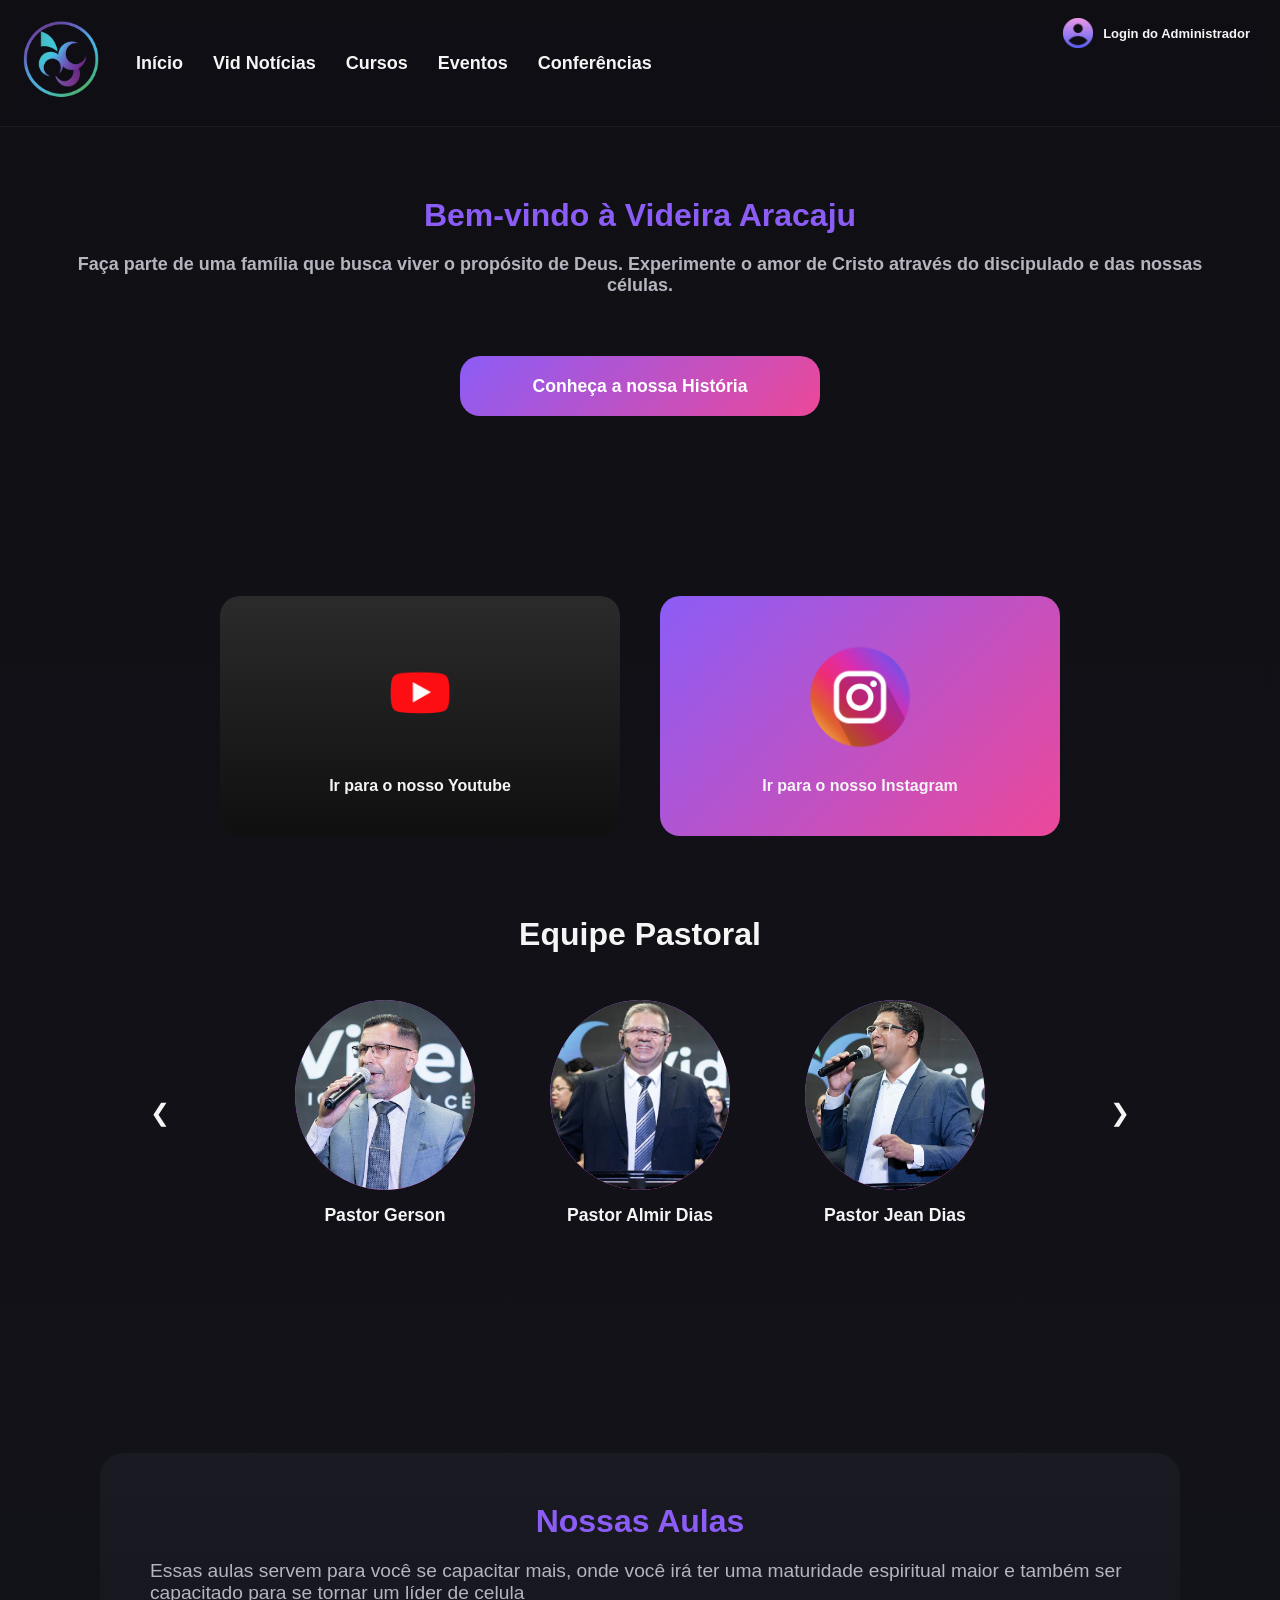
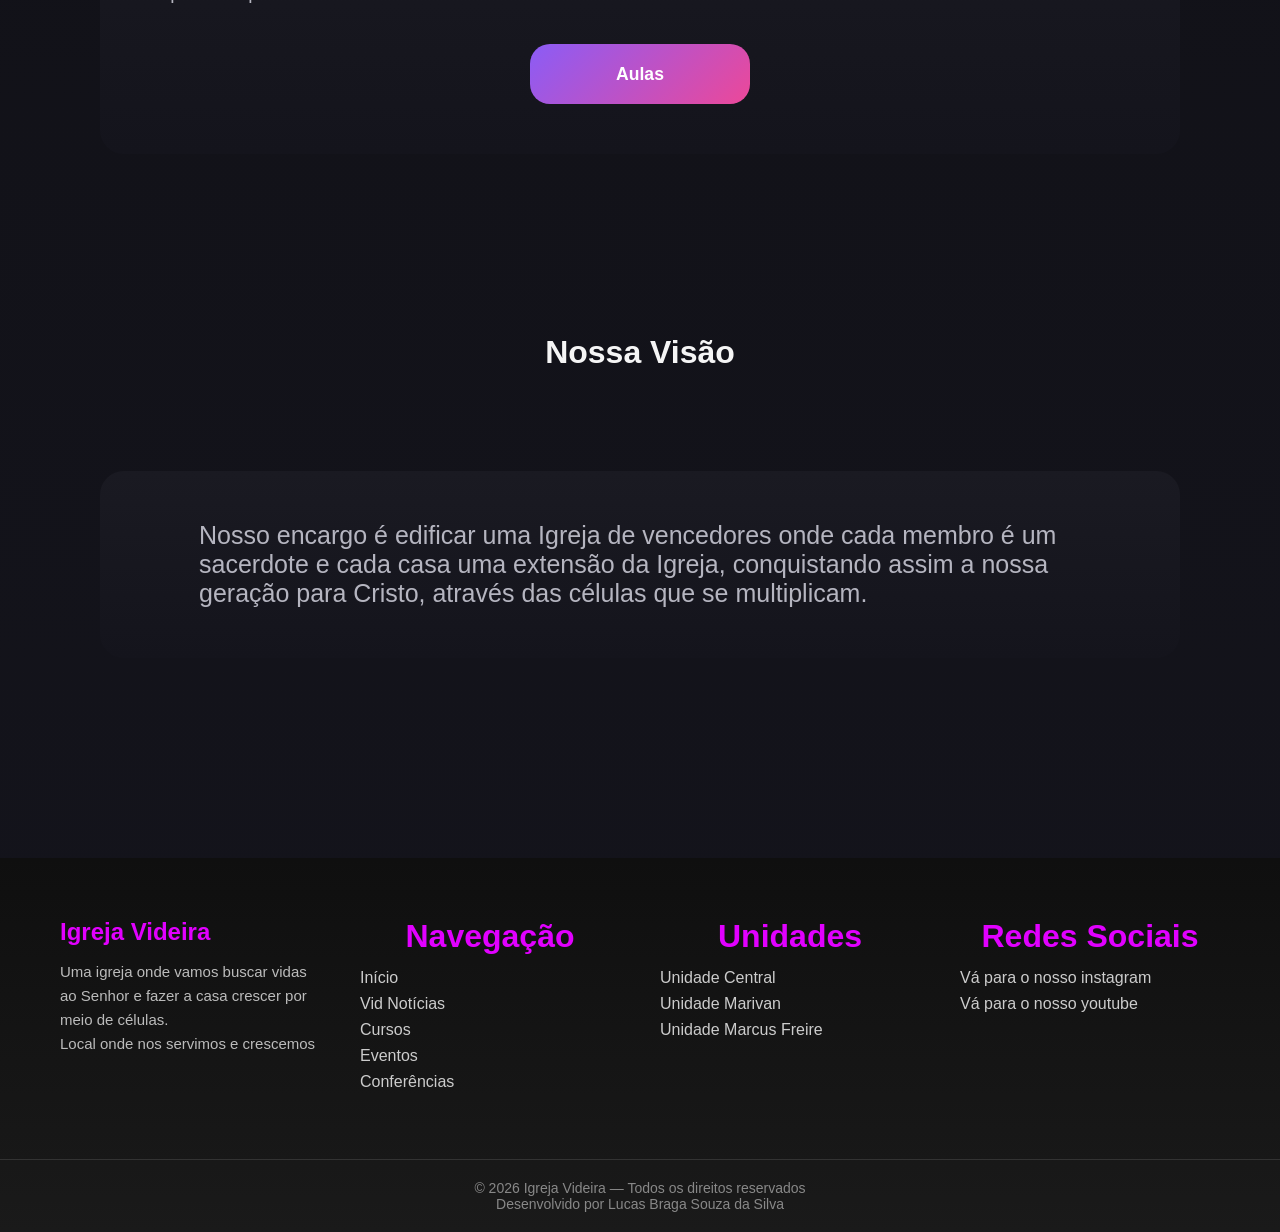
==== commit 665b1e42: "atualizando arquivos" ====
--- a/index.html
+++ b/index.html
@@ -12,10 +12,11 @@
 </head>
 
 <body>
+ 
   <!-- Menu -->
-  <nav>
+  <nav>  
   </nav>
-
+<main>
   <div class="boas-vindas">
     <div class="cabecalho">
       <h1>Bem-vindo à Videira Aracaju</h1>
@@ -67,6 +68,7 @@
     <p>Nosso encargo é edificar uma Igreja de vencedores onde cada membro é um sacerdote e cada casa uma extensão da
       Igreja, conquistando assim a nossa geração para Cristo, através das células que se multiplicam.</p>
   </div>
+  </main>
   <footer>
   </footer>
 </body>
--- a/CSS/footermenu.css
+++ b/CSS/footermenu.css
@@ -1,19 +1,14 @@
 :root {
-
     --bg-dark: #0f0f14;
     --bg-dark-2: #14141c;
     --card-dark: #1a1a22;
     --footer-bg-1: #0f0f0f;
     --footer-bg-2: #1a1a1a;
-
-
     --purple-main: #8b5cf6;
     --pink-accent: #ec4899;
     --footer-accent-1: #e100ff;
     --footer-accent-2: #00b3ff;
     --footer-accent-3: #ff0055;
-
-
     --text-light: #f5f5f5;
     --text-muted: #b5b5c0;
     --text-footer: #ccc;
@@ -25,7 +20,15 @@
     box-sizing: border-box;
 }
 
-/* Menu */
+main {
+    display: flex;
+    flex-direction: column;
+    width: 100%;
+    max-width: 1200px;
+    margin: 0 auto;
+    flex: 1;
+}
+
 nav {
     background: rgba(15, 15, 20, 0.85);
     backdrop-filter: blur(10px);
@@ -74,7 +77,35 @@
     width: 100%;
 }
 
-/* Rodapé */
+.login {
+    height: 90px;
+}
+
+.login a {
+    display: flex;
+    justify-content: center;
+    align-items: center;
+    gap: 10px;
+    font-size: 13px;
+    font-weight: 600;
+    color: var(--text-light);
+    text-decoration: none;
+    cursor: pointer;
+}
+
+.login a img {
+    width: 30px;
+    height: auto;
+}
+
+.campo-interativo {
+    display: flex;
+    flex: 1;
+    justify-content: space-between;
+    align-items: center;
+    padding-right: 30px;
+}
+
 footer {
     background: linear-gradient(180deg, var(--footer-bg-1), var(--footer-bg-2));
     color: var(--text-footer);
@@ -156,34 +187,62 @@
 }
 
 @media (max-width: 768px) {
+    nav {
+        padding: 20px 0;
+        margin-bottom: 40px;
+    }
 
     .navbar {
         flex-direction: column;
-        padding: 10px;
+        padding-left: 0;
         gap: 20px;
     }
 
+    .campo-interativo {
+        flex-direction: column;
+        padding-right: 0;
+        gap: 20px;
+        width: 100%;
+    }
+
     .menu {
-        flex-wrap: wrap;
-        justify-content: center;
+        display: flex;
         gap: 15px;
-    }
-
-    footer {
-        margin-top: 50px;
+        text-align: center;
+    }
+    .menu a{
+        font-size: 13px;
+        font-weight: 500;
+    }
+
+    .login {
+        height: auto;
+        margin-top: 10px;
+    }
+    .login a{
+        font-size: 10px;
+    }
+    .login a img{
+    width: 20px;
     }
 
     .footer {
         padding: 40px 20px;
-        gap: 30px;
+        gap: 35px;
         text-align: center;
-    }
-
-    .footer-nav ul,
+        flex-direction: column;
+    }
+
+    .footer-identidade,
+    .footer-nav,
     .footer-locais,
     .footer-redes {
-        display: flex;
-        flex-direction: column;
-        align-items: center;
+        min-width: 100%;
+    }
+
+    .footer-nav a:hover,
+    .footer-locais a:hover,
+    .footer-redes a:hover {
+        transform: translateY(-3px);
     }
 }
--- a/CSS/Tela-Principal.css
+++ b/CSS/Tela-Principal.css
@@ -4,13 +4,11 @@
     --card-dark: #1a1a22;
     --footer-bg-1: #0f0f0f;
     --footer-bg-2: #1a1a1a;
-
     --purple-main: #8b5cf6;
     --pink-accent: #ec4899;
     --footer-accent-1: #e100ff;
     --footer-accent-2: #00b3ff;
     --footer-accent-3: #ff0055;
-
     --text-light: #f5f5f5;
     --text-muted: #b5b5c0;
     --text-footer: #ccc;
@@ -29,6 +27,16 @@
     font-family: Arial, Helvetica, sans-serif;
 }
 
+main {
+    display: flex;
+    flex-direction: column;
+    align-items: center;
+    width: 100%;
+    max-width: 1200px;
+    margin: 0 auto;
+    flex: 1;
+}
+
 h3 {
     text-align: center;
     margin-top: 80px;
@@ -51,6 +59,7 @@
     display: flex;
     flex-direction: column;
     gap: 20px;
+    padding: 0 20px;
 }
 
 .cabecalho h1 {
@@ -117,20 +126,26 @@
 
 .social {
     display: flex;
-    justify-content: center;
-    gap: 60px;
+    flex-wrap: wrap;
+    justify-content: center;
+    gap: 40px;
     margin-top: 80px;
+    width: 100%;
+    padding: 0 20px;
 }
 
 .youtube,
 .instagram {
-    width: 30%;
+    flex: 1;
+    min-width: 280px;
+    max-width: 400px;
     min-height: 240px;
     border-radius: 20px;
     display: flex;
     flex-direction: column;
     justify-content: center;
     align-items: center;
+    padding: 40px;
 }
 
 .youtube {
@@ -143,12 +158,12 @@
 
 .youtube img,
 .instagram img {
-    width: 140px;
+    width: 120px;
+    margin-bottom: 20px;
 }
 
 .youtube a,
 .instagram a {
-    margin-top: 12px;
     color: var(--text-light);
     text-decoration: none;
     font-weight: 600;
@@ -188,27 +203,27 @@
     position: absolute;
     top: 50%;
     transform: translateY(-50%);
-    background: var(--card-dark);
+    background: transparent;
     color: var(--text-light);
     border: none;
     font-size: 24px;
     cursor: pointer;
-    padding: 14px 18px;
     border-radius: 50%;
     z-index: 10;
     transition: all 0.3s ease;
 }
 
-.arrow:hover {
-    background: var(--purple-main);
-}
-
 .arrow.left {
     left: 10px;
 }
 
 .arrow.right {
     right: 10px;
+}
+
+.arrow.left:hover,
+.arrow.right:hover {
+    color: var(--purple-main);
 }
 
 .card {
@@ -220,11 +235,6 @@
     flex-direction: column;
     align-items: center;
     justify-content: center;
-    transition: all 0.3s ease;
-}
-
-.card:hover {
-    transform: translateY(-2px);
 }
 
 .avatar {
@@ -237,16 +247,19 @@
     align-items: center;
     justify-content: center;
     margin-bottom: 15px;
-    transition: 0.5s;
-}
-.avatar:hover{
-    box-shadow: 0 0 0 3px var(--purple-main);
-}
+    transition: 0.4s;
+}
+
 .avatar img {
     width: 100%;
     height: 100%;
     border-radius: 50%;
     object-fit: cover;
+}
+
+.avatar:hover {
+    box-shadow: 0 0 0 3px var(--purple-main);
+    transform: translateY(-3px);
 }
 
 .card p {
@@ -272,169 +285,75 @@
     border-radius: 20px;
     cursor: pointer;
     background: linear-gradient(135deg, var(--purple-main), var(--pink-accent));
-    transition: 0.3s;
-}
-
-.aula-btn button:hover {
-    filter: brightness(1.15);
 }
 
 @media (max-width: 768px) {
-    body {
-        padding-bottom: 60px;
-    }
-
-    h3 {
-        font-size: 1.4rem;
-        margin-top: 35px;
-    }
-
-    .navbar {
-        padding: 8px 0;
+    .boas-vindas {
+        gap: 40px;
+        margin-bottom: 60px;
+    }
+
+    h3, h3.equipe-titulo {
+        font-size: 1.8rem;
+        margin-top: 60px;
+    }
+
+    .cabecalho h1 {
+        font-size: 2rem;
+    }
+
+    .cabecalho p {
+        font-size: 1.05rem; 
+        font-weight: 500;
+    }
+
+    .botoes button {
+        width: 50%;
+    }
+
+    .aulas, .visao {
+        width: 80%;
+        margin: 60px auto;
+        padding: 30px 20px;
+    }
+
+    .visao p {
+        font-size: 1.2rem;
+        margin-left: 0;
+        text-align: center;
+    }
+
+    .social {
+        display: flex;
+        flex-wrap: wrap;
         justify-content: center;
-        gap: 0;
-    }
-
-    .logo img {
-        width: 65px;
-        margin-bottom: 30px;
-    }
-
-    .menu {
-        position: fixed;
-        bottom: 0;
-        left: 0;
         width: 100%;
-        height: 50px;
-        background: rgba(15, 15, 20, 0.95);
-        backdrop-filter: blur(10px);
-        border-top: 1px solid rgba(255, 255, 255, 0.05);
-        flex-direction: row;
-        justify-content: space-around;
-        align-items: center;
-        gap: 0;
-        z-index: 1000;
-        padding: 0 3px;
-    }
-
-    .menu a {
-        font-size: 9px;
-        text-align: center;
-        padding: 6px 1px;
-    }
-
-    .menu a::after {
-        display: none;
-    }
-
-    .boas-vindas {
-        margin-bottom: 35px;
         gap: 15px;
-        padding: 0 10px;
-    }
-
-    .cabecalho h1 {
-        font-size: 1.6rem;
-    }
-
-    .cabecalho p {
-        font-size: 0.85rem;
-    }
-
-    .botoes {
-        flex-direction: column;
-        gap: 8px;
-    }
-
-    .botoes button,
-    .aula-btn button {
-        width: 100%;
-        max-width: 260px;
-        height: 45px;
-        font-size: 0.9rem;
-    }
-
-    .aulas,
-    .visao {
-        width: 96%;
-        margin: 25px auto;
-        padding: 15px 10px;
-    }
-
-    .aulas p {
-        font-size: 0.9rem;
-        margin-top: 8px;
-    }
-
-    .visao p {
-        font-size: 0.95rem;
-    }
-
-    .social {
-        flex-direction: column;
-        gap: 12px;
-        align-items: center;
-        margin-top: 25px;
-    }
-
-    .youtube,
-    .instagram {
-        width: 100%;
-        max-width: 300px;
-        min-height: 120px;
-    }
-
-    .youtube img,
-    .instagram img {
-        width: 60px;
-    }
-
-    .youtube a,
-    .instagram a {
-        font-size: 0.8rem;
-        margin-top: 8px;
-    }
-
-    h3.equipe-titulo {
-        margin-top: 35px;
-        margin-bottom: 8px;
-    }
-
-    .carousel-track {
-        padding: 10px;
+        padding: 0 20px;
+    }
+
+    .youtube, .instagram {
+        flex: 1 1 140px;
+        max-width: 100%;
+        min-width: 140px;
+        min-height: 160px;
+        padding: 20px;
+        margin: 0;
+    }
+
+    .youtube img, .instagram img {
+        width: 70px;
+        margin-bottom: 10px;
     }
 
     .carousel-container {
-        width: 50%;
-        padding: 0 25px;
-        margin: 0 auto 25px auto;
-    }
-
-    .card {
-        flex: 0 0 100%;
-        height: 180px;
-        padding: 10px;
-    }
-
-    .avatar {
-        width: 70px;
-        height: 70px;
-        margin-bottom: 8px;
-        padding: 2px;
-    }
-
-    .card p {
-        font-size: 0.9rem;
-    }
-
-    .arrow {
-        width: 25px;
-        height: 25px;
-        font-size: 12px;
-        padding: 0;
-        display: flex;
-        justify-content: center;
-        align-items: center;
+        padding: 0 30px;
+        max-width: 320px;
+        margin: 0 auto 60px auto;
+    }
+
+    .carousel {
+        width: 230px; 
     }
 
     .arrow.left {
@@ -444,4 +363,8 @@
     .arrow.right {
         right: 0;
     }
+
+    .aula-btn button {
+        width: 80%;
+    }
 }
